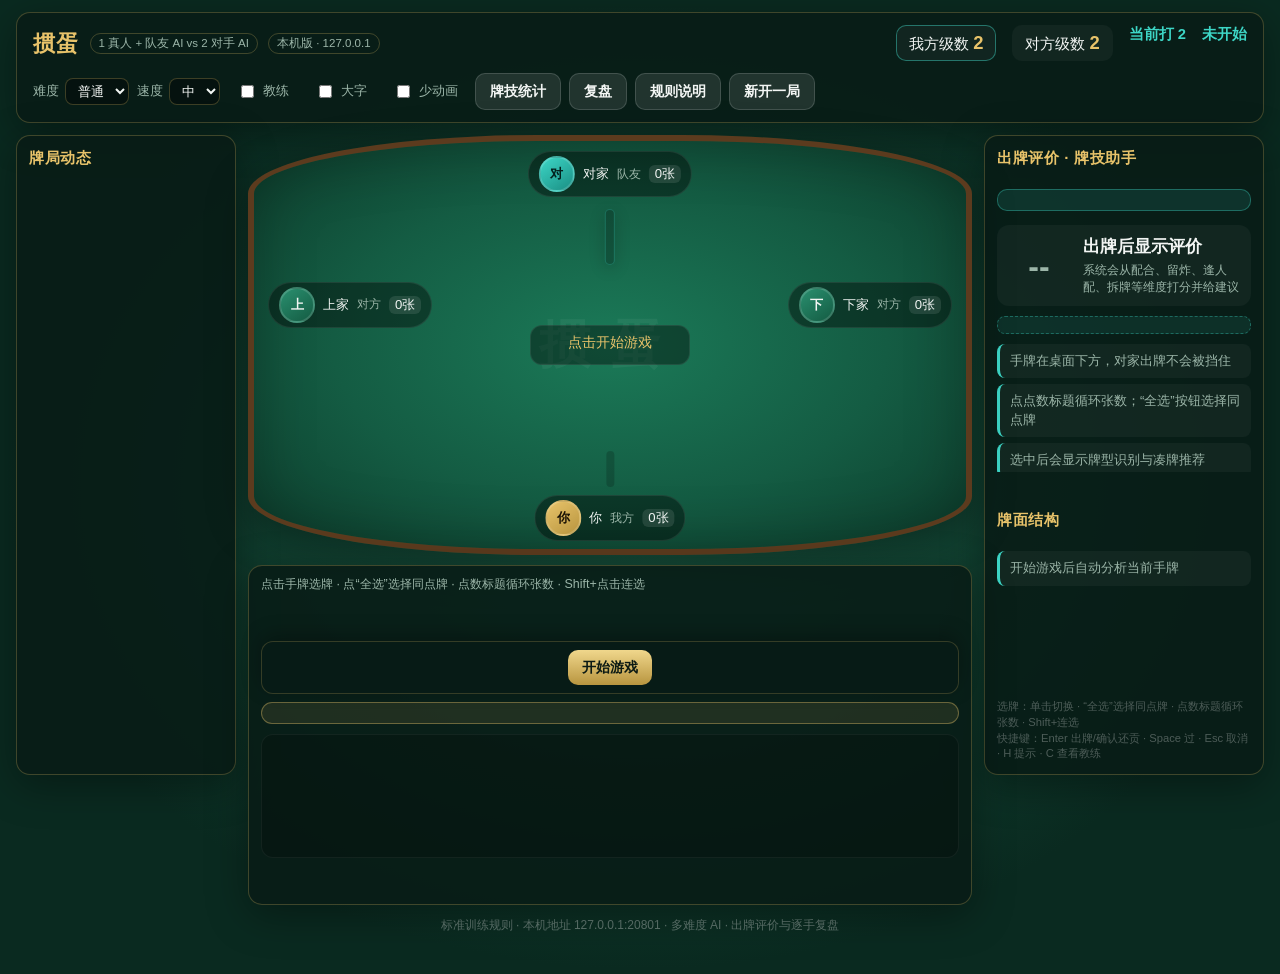
==== index.html @ daba1e4d "Initial commit: Guandan game and AI" ====
<!DOCTYPE html>
<html lang="zh-CN">
<head>
  <meta charset="UTF-8" />
  <meta name="viewport" content="width=device-width, initial-scale=1" />
  <title>掼蛋 · 1v3 AI 训练场</title>
  <link rel="stylesheet" href="css/style.css" />
</head>
<body>
  <div id="app">
    <header class="topbar">
      <div class="brand">
        <h1>掼蛋</h1>
        <span class="tag">1 真人 + 队友 AI  vs  2 对手 AI</span>
        <span class="tag local-tag">本机版 · 127.0.0.1</span>
      </div>
      <div class="level-board">
        <div class="side mine">
          我方级数 <span class="lv" id="levelMine">2</span>
        </div>
        <div class="side">
          对方级数 <span class="lv" id="levelOpp">2</span>
        </div>
        <div class="current" id="currentLevel">当前打 2</div>
        <div class="current" id="roundNum">未开始</div>
      </div>
      <div class="top-actions">
        <label class="setting-inline" title="AI 难度">
          难度
          <select id="selDifficulty" aria-label="AI难度">
            <option value="easy">简单</option>
            <option value="normal" selected>普通</option>
            <option value="hard">困难</option>
          </select>
        </label>
        <label class="setting-inline" title="AI 出牌速度">
          速度
          <select id="selSpeed" aria-label="AI速度">
            <option value="slow">慢</option>
            <option value="normal" selected>中</option>
            <option value="fast">快</option>
          </select>
        </label>
        <label class="setting-inline coach-toggle" title="显示教练建议">
          <input type="checkbox" id="chkCoach" /> 教练
        </label>
        <label class="setting-inline coach-toggle" title="放大文字">
          <input type="checkbox" id="chkLargeText" /> 大字
        </label>
        <label class="setting-inline coach-toggle" title="减少动画">
          <input type="checkbox" id="chkReducedMotion" /> 少动画
        </label>
        <button type="button" class="secondary" id="btnStats">牌技统计</button>
        <button type="button" class="secondary" id="btnReplay">复盘</button>
        <button type="button" class="secondary" id="btnRules">规则说明</button>
        <button type="button" class="secondary" id="btnNew">新开一局</button>
      </div>
    </header>

    <div class="table-wrap">
      <!-- 左侧日志 -->
      <aside class="panel log-panel" id="logPanel" aria-label="牌局动态">
        <h2>牌局动态</h2>
        <div class="log" id="logBox"></div>
      </aside>

      <!-- 牌桌 + 手牌坞（手牌在桌外，避免挡住对家） -->
      <div class="stage">
        <main class="table" aria-label="四人掼蛋牌桌">
          <!-- 北：对家队友 -->
          <div class="seat north" id="seatNorth">
            <div class="seat-info">
              <div class="avatar partner">对</div>
              <span class="name">对家</span>
              <span class="role">队友</span>
              <span class="count">27张</span>
            </div>
            <div class="opp-backs"></div>
            <div class="played-area" data-seat="2"></div>
          </div>

          <!-- 西：上家 -->
          <div class="seat west" id="seatWest">
            <div class="seat-info">
              <div class="avatar">上</div>
              <span class="name">上家</span>
              <span class="role">对方</span>
              <span class="count">27张</span>
            </div>
            <div class="opp-backs"></div>
            <div class="played-area" data-seat="3"></div>
          </div>

          <!-- 东：下家 -->
          <div class="seat east" id="seatEast">
            <div class="seat-info">
              <div class="avatar">下</div>
              <span class="name">下家</span>
              <span class="role">对方</span>
              <span class="count">27张</span>
            </div>
            <div class="opp-backs"></div>
            <div class="played-area" data-seat="1"></div>
          </div>

          <!-- 桌面中央：当前圈信息 + 上手牌型放大 -->
          <div class="table-center">
            <div class="center-info">
              <div class="phase" id="phaseText" role="status" aria-live="polite">点击开始游戏</div>
              <div class="last" id="lastText"></div>
            </div>
            <div class="trick-spotlight" id="trickSpotlight"></div>
          </div>

          <!-- 南：仅显示「你」的出牌区，手牌在桌下 -->
          <div class="seat south" id="seatSouth">
            <div class="played-area" data-seat="0"></div>
            <div class="seat-info">
              <div class="avatar human">你</div>
              <span class="name">你</span>
              <span class="role">我方</span>
              <span class="count">27张</span>
            </div>
          </div>
        </main>

        <section class="player-dock" id="playerDock">
          <div class="selection-bar" id="selectionBar">
            <div class="sel-status" id="selStatus">点击手牌选牌 · “全选”选择同点牌 · 点数标题循环张数</div>
            <div class="sel-preview" id="selPreview"></div>
            <div class="declaration-chips" id="declarationChips" aria-label="自定义牌型声明"></div>
            <div class="combo-chips" id="comboChips"></div>
          </div>
          <div class="actions" id="actionBar" aria-label="出牌操作"></div>
          <section class="end-hands hidden" id="endHands" aria-label="终局余牌"></section>
          <div class="hand-board" id="playerHand" role="group" aria-label="你的手牌"></div>
          <div class="hint-bar" id="hintBar"></div>
        </section>
      </div>

      <!-- 右侧评价 -->
      <aside class="panel eval-panel" id="evalPanel" aria-label="出牌评价与牌技助手">
        <h2>出牌评价 · 牌技助手</h2>
        <div id="coachBox" class="coach-box hidden"></div>
        <div class="eval-score">
          <div class="num" id="evalScore" role="status" aria-live="polite">--</div>
          <div class="meta">
            <div class="grade" id="evalGrade">出牌后显示评价</div>
            <div class="stars" id="evalStars"></div>
            <div id="evalSummary" style="font-size:0.78rem;color:var(--muted);margin-top:4px"></div>
          </div>
        </div>
        <div id="evalAlt" class="alt-play hidden"></div>
        <ul class="eval-tips" id="evalTips"></ul>
        <div class="session-stats" id="sessionStats"></div>
        <div id="endAdvice" class="hidden"></div>
        <h2 style="margin-top:8px">牌面结构</h2>
        <ul class="eval-tips" id="structTips">
          <li>开始游戏后可点「牌面分析」</li>
        </ul>
        <p class="hotkeys-hint">选牌：单击切换 · “全选”选择同点牌 · 点数标题循环张数 · Shift+连选<br/>快捷键：Enter 出牌/确认还贡 · Space 过 · Esc 取消 · H 提示 · C 查看教练</p>
      </aside>
    </div>

    <p class="footer-note">
      标准训练规则 · 本机地址 127.0.0.1:20801 · 多难度 AI · 出牌评价与逐手复盘
    </p>
  </div>

  <div id="toast" class="overlay hidden" role="status" aria-live="assertive" aria-atomic="true" style="background:transparent;place-items:end center;padding-bottom:80px;pointer-events:none">
    <div style="pointer-events:auto;background:#102820;border:1px solid rgba(232,195,106,.35);padding:12px 18px;border-radius:12px;color:#f2f5f3;max-width:90%;box-shadow:0 8px 30px rgba(0,0,0,.4)"></div>
  </div>

  <div id="rulesModal" class="overlay hidden">
    <div class="modal" role="dialog" aria-modal="true" aria-labelledby="rulesTitle" tabindex="-1">
      <h3 id="rulesTitle">掼蛋规则摘要</h3>
      <div class="rules-body">
        <h4>基本设置</h4>
        <ul>
          <li>两副牌 108 张，4 人，对家为队友（你 + 对家 AI 为一方）。</li>
          <li>每人 27 张，先出完为头游，最后为末游。</li>
          <li>从 2 打到 A，先打过 A 的一方获胜。</li>
        </ul>
        <h4>级牌与逢人配</h4>
        <ul>
          <li>当前级数对应的牌为级牌，单张/对子等比 A 大、比王小。</li>
          <li>两张<strong>红桃级牌</strong>为「逢人配」，可当任意非王牌使用。</li>
        </ul>
        <h4>牌型（第一类互压须同型）</h4>
        <ul>
          <li>单张、对子、三同张、三带二、顺子（5 张）、三连对、钢板（二连三）。</li>
          <li>A 在顺子/连对/钢板中可作 1 或接 K。</li>
        </ul>
        <h4>炸弹类（可压任意第一类）</h4>
        <ul>
          <li>天王炸（两大两小）&gt; 六张及以上炸弹 &gt; 同花顺 &gt; 五炸 &gt; 四炸。</li>
          <li>同张数炸弹比点数；同花顺之间比点数。</li>
        </ul>
        <h4>出牌与借风</h4>
        <ul>
          <li>领出任意牌型，其余用更大同型接，或用炸弹类压制；都可过牌。</li>
          <li>其余在局者都过后，最后出牌者领出下一圈。</li>
          <li>出完后若无人再压，由<strong>对家借风</strong>领出。</li>
        </ul>
        <h4>升级（头游方）</h4>
        <ul>
          <li><strong>头游 + 二游（双上）→ 升 3 级</strong></li>
          <li><strong>头游 + 三游 → 升 2 级</strong></li>
          <li><strong>头游 + 末游 → 升 1 级</strong></li>
          <li>败方不升级；级数从 2 打到 A，升到 A 后争夺过 A。</li>
          <li>打 A：双上或头三可过 A 获胜；头末不过 A。连续三次不过 A 打回 2 级。</li>
        </ul>
        <h4>进贡 / 还贡 / 抗贡</h4>
        <ul>
          <li>第二副起：末游（或双下两人）向赢家进贡最大牌（逢人配除外）。</li>
          <li>赢家还一张：有不大于 10 的非级牌时必须从中选择，否则还当前最小牌；进贡方先出。两张大王可抗贡，由头游先出。</li>
        </ul>
        <h4>训练功能</h4>
        <ul>
          <li><strong>难度</strong>：简单 / 普通 / 困难（影响 AI 配合、留炸与随机性）。</li>
          <li><strong>教练模式</strong>：轮到你时给出推荐出法（按困难 AI 思路）。</li>
          <li><strong>出牌评价</strong>：每次操作打分；副末复盘；历史牌技统计。</li>
          <li><strong>复盘</strong>：查看最近对局出牌流水与评分。</li>
        </ul>
      </div>
      <div class="actions">
        <button type="button" id="btnCloseRules">知道了</button>
      </div>
    </div>
  </div>

  <div id="statsModal" class="overlay hidden">
    <div class="modal modal-wide" role="dialog" aria-modal="true" aria-labelledby="statsTitle" tabindex="-1">
      <h3 id="statsTitle">牌技统计</h3>
      <div id="statsBody" class="rules-body"></div>
      <div class="actions">
        <button type="button" class="secondary" id="btnExportStats">导出数据</button>
        <button type="button" class="secondary" id="btnImportStats">导入数据</button>
        <input type="file" id="fileImportStats" accept="application/json,.json" hidden />
        <button type="button" class="secondary" id="btnClearStats">清空统计</button>
        <button type="button" id="btnCloseStats">关闭</button>
      </div>
    </div>
  </div>

  <div id="replayModal" class="overlay hidden">
    <div class="modal modal-wide" role="dialog" aria-modal="true" aria-labelledby="replayTitle" tabindex="-1">
      <h3 id="replayTitle">逐手对局复盘</h3>
      <div class="replay-tabs" id="replayList"></div>
      <div id="replayBody" class="rules-body replay-body"></div>
      <div class="actions">
        <button type="button" id="btnCloseReplay">关闭</button>
      </div>
    </div>
  </div>

  <script type="module" src="js/ui.js"></script>
</body>
</html>
---- css/style.css ----
:root {
  --bg: #0f3d2e;
  --bg-deep: #0a2a20;
  --felt: #145c43;
  --felt-edge: #0d3d2c;
  --gold: #e8c36a;
  --gold-dim: #b8953f;
  --panel: rgba(8, 28, 22, 0.88);
  --panel-border: rgba(232, 195, 106, 0.25);
  --text: #f2f5f3;
  --muted: #9bb5a8;
  --red: #e74c3c;
  --black: #1a1a1a;
  --accent: #3dd6c6;
  --danger: #ff6b6b;
  --ok: #6bcb77;
  --shadow: 0 10px 40px rgba(0, 0, 0, 0.35);
  --radius: 14px;
  --card-w: 58px;
  --card-h: 84px;
  font-family: "Segoe UI", "PingFang SC", "Microsoft YaHei", sans-serif;
}

* {
  box-sizing: border-box;
}

html, body {
  margin: 0;
  min-height: 100%;
  background: radial-gradient(ellipse at center, #1a5c45 0%, var(--bg-deep) 70%);
  color: var(--text);
}

body {
  min-height: 100vh;
  overflow-x: hidden;
}

body.large-text {
  font-size: 112%;
}

body.reduced-motion *,
body.reduced-motion *::before,
body.reduced-motion *::after {
  scroll-behavior: auto !important;
  animation-duration: 0.001ms !important;
  animation-iteration-count: 1 !important;
  transition-duration: 0.001ms !important;
}

#app {
  max-width: 1280px;
  margin: 0 auto;
  padding: 12px 16px 28px;
}

/* Header */
.topbar {
  display: flex;
  flex-wrap: wrap;
  align-items: center;
  justify-content: space-between;
  gap: 12px;
  margin-bottom: 12px;
  padding: 12px 16px;
  background: var(--panel);
  border: 1px solid var(--panel-border);
  border-radius: var(--radius);
  box-shadow: var(--shadow);
}

.brand {
  display: flex;
  align-items: center;
  gap: 10px;
}

.brand h1 {
  margin: 0;
  font-size: 1.35rem;
  letter-spacing: 0.06em;
  color: var(--gold);
  font-weight: 700;
}

.brand .tag {
  font-size: 0.72rem;
  color: var(--muted);
  border: 1px solid var(--panel-border);
  padding: 2px 8px;
  border-radius: 999px;
}

.level-board {
  display: flex;
  gap: 16px;
  flex-wrap: wrap;
  font-size: 0.92rem;
}

.level-board .side {
  background: rgba(255, 255, 255, 0.04);
  padding: 6px 12px;
  border-radius: 10px;
  border: 1px solid transparent;
}

.level-board .side.mine {
  border-color: rgba(61, 214, 198, 0.45);
}

.level-board .side .lv {
  color: var(--gold);
  font-weight: 700;
  font-size: 1.15rem;
}

.level-board .current {
  color: var(--accent);
  font-weight: 600;
}

.top-actions {
  display: flex;
  gap: 8px;
  flex-wrap: wrap;
}

/* Table */
.table-wrap {
  position: relative;
  display: grid;
  grid-template-columns: 220px 1fr 280px;
  grid-template-areas: "log stage eval";
  gap: 12px;
  align-items: stretch;
}

@media (max-width: 1180px) {
  .table-wrap {
    grid-template-columns: 1fr;
    grid-template-areas:
      "stage"
      "eval"
      "log";
  }
}

/* 牌桌舞台：桌面 + 下方手牌坞分离，避免手牌挡住对家 */
.stage {
  grid-area: stage;
  display: flex;
  flex-direction: column;
  gap: 10px;
  min-width: 0;
}

.table {
  position: relative;
  min-height: 420px;
  height: clamp(380px, 42vh, 480px);
  background:
    radial-gradient(ellipse at center, #1b7a58 0%, var(--felt) 55%, var(--felt-edge) 100%);
  border: 6px solid #5c3b1e;
  border-radius: 40% / 14%;
  box-shadow:
    inset 0 0 60px rgba(0, 0, 0, 0.25),
    var(--shadow);
  overflow: visible;
}

.table::before {
  content: "掼蛋";
  position: absolute;
  inset: 0;
  display: grid;
  place-items: center;
  font-size: 3.2rem;
  font-weight: 800;
  color: rgba(255, 255, 255, 0.05);
  letter-spacing: 0.4em;
  pointer-events: none;
  z-index: 0;
}

.seat {
  position: absolute;
  display: flex;
  flex-direction: column;
  align-items: center;
  gap: 6px;
  z-index: 3;
}

.seat.north {
  top: 10px;
  left: 50%;
  transform: translateX(-50%);
  z-index: 5; /* 对家在上层，不被遮挡 */
}
.seat.south {
  bottom: 8px;
  left: 50%;
  transform: translateX(-50%);
  width: auto;
  z-index: 4;
}
.seat.east { right: 14px; top: 46%; transform: translateY(-50%); }
.seat.west { left: 14px; top: 46%; transform: translateY(-50%); }

.table-center {
  position: absolute;
  top: 50%;
  left: 50%;
  transform: translate(-50%, -50%);
  z-index: 2;
  display: flex;
  flex-direction: column;
  align-items: center;
  gap: 8px;
  width: min(420px, 70%);
  pointer-events: none;
}

.trick-spotlight {
  min-height: 64px;
  display: flex;
  flex-wrap: wrap;
  justify-content: center;
  align-items: center;
  gap: 3px;
  padding: 6px 10px;
  border-radius: 12px;
  background: rgba(0, 0, 0, 0.28);
  border: 1px dashed rgba(232, 195, 106, 0.25);
  max-width: 100%;
}

.trick-spotlight:empty {
  display: none;
}

.trick-spotlight .spot-label {
  width: 100%;
  text-align: center;
  font-size: 0.72rem;
  color: var(--gold);
  margin-bottom: 2px;
}

.seat-info {
  display: flex;
  align-items: center;
  gap: 8px;
  background: rgba(0, 0, 0, 0.4);
  padding: 4px 10px;
  border-radius: 999px;
  font-size: 0.82rem;
  border: 1px solid rgba(255, 255, 255, 0.08);
}

.seat-info.active {
  border-color: var(--gold);
  box-shadow: 0 0 0 2px rgba(232, 195, 106, 0.25);
  color: var(--gold);
}

.seat-info .role {
  color: var(--muted);
  font-size: 0.72rem;
}

.seat-info .count {
  background: rgba(255, 255, 255, 0.1);
  padding: 0 6px;
  border-radius: 6px;
  font-variant-numeric: tabular-nums;
}

.seat-info.finished {
  border-color: var(--ok);
  color: var(--ok);
}

.avatar {
  width: 36px;
  height: 36px;
  border-radius: 50%;
  display: grid;
  place-items: center;
  font-weight: 700;
  background: linear-gradient(145deg, #2a8f6f, #145c43);
  border: 2px solid rgba(255, 255, 255, 0.15);
}

.avatar.human {
  background: linear-gradient(145deg, #e8c36a, #b8953f);
  color: #1a1205;
}

.avatar.partner {
  background: linear-gradient(145deg, #3dd6c6, #1a8f84);
  color: #04201d;
}

.played-area {
  min-height: 36px;
  display: flex;
  flex-wrap: wrap;
  justify-content: center;
  gap: 2px;
  max-width: 220px;
  padding: 4px;
  border-radius: 10px;
}

.seat.north .played-area {
  max-width: 300px;
  min-height: 56px;
  background: rgba(0, 0, 0, 0.22);
  border: 1px solid rgba(61, 214, 198, 0.25);
  box-shadow: 0 4px 16px rgba(0, 0, 0, 0.2);
}

.seat.south .played-area {
  max-width: 260px;
  margin-bottom: 2px;
  background: rgba(0, 0, 0, 0.18);
}

.center-info {
  position: relative;
  text-align: center;
  background: rgba(0, 0, 0, 0.4);
  padding: 8px 16px;
  border-radius: 12px;
  border: 1px solid rgba(255, 255, 255, 0.08);
  min-width: 160px;
}

.center-info .phase {
  font-size: 0.85rem;
  color: var(--gold);
  margin-bottom: 4px;
}

.center-info .last {
  font-size: 0.8rem;
  color: var(--muted);
}

/* Cards */
.card {
  width: var(--card-w);
  height: var(--card-h);
  border-radius: 8px;
  background: #fff;
  color: var(--black);
  border: 1px solid #d0d5dd;
  box-shadow: 0 2px 6px rgba(0, 0, 0, 0.25);
  display: flex;
  flex-direction: column;
  align-items: flex-start;
  justify-content: space-between;
  padding: 4px 6px;
  cursor: default;
  user-select: none;
  position: relative;
  transition:
    transform 0.18s cubic-bezier(0.34, 1.4, 0.64, 1),
    box-shadow 0.18s ease,
    border-color 0.15s ease,
    filter 0.15s ease;
  flex-shrink: 0;
  will-change: transform;
}

.card.red { color: var(--red); }
.card.black { color: var(--black); }
.card.joker {
  background: linear-gradient(160deg, #fff 40%, #fff3cd);
  color: #8b1e3f;
}

.card .rank {
  font-size: 0.95rem;
  font-weight: 800;
  line-height: 1.1;
}

.card .suit {
  font-size: 1.1rem;
  align-self: center;
  margin: auto 0;
}

.card .corner-suit {
  font-size: 0.75rem;
  align-self: flex-start;
}

.card.wild {
  box-shadow: 0 0 0 2px #f5c542, 0 2px 8px rgba(0, 0, 0, 0.3);
}

.card.wild::after {
  content: "配";
  position: absolute;
  right: 3px;
  bottom: 3px;
  font-size: 0.62rem;
  background: #f5c542;
  color: #3a2a00;
  padding: 1px 4px;
  border-radius: 4px;
  font-weight: 700;
}

.card.level-mark {
  outline: 1px dashed rgba(61, 214, 198, 0.7);
}

.card.selectable {
  cursor: pointer;
  appearance: none;
  font: inherit;
}

.card.selectable:focus-visible {
  outline: 3px solid #fff;
  outline-offset: 3px;
  z-index: 15;
}

.card.selectable:hover {
  transform: translateY(-12px) scale(1.04);
  z-index: 8;
  box-shadow: 0 10px 18px rgba(0, 0, 0, 0.35);
  filter: brightness(1.04);
}

.card.selected {
  transform: translateY(-28px) scale(1.08);
  z-index: 12;
  border-color: #3dd6c6;
  box-shadow:
    0 0 0 3px rgba(61, 214, 198, 0.95),
    0 0 18px rgba(61, 214, 198, 0.55),
    0 14px 22px rgba(0, 0, 0, 0.4);
  animation: select-pop 0.28s cubic-bezier(0.34, 1.45, 0.64, 1);
}

.card.selected::before {
  content: "✓";
  position: absolute;
  top: -8px;
  right: -6px;
  width: 20px;
  height: 20px;
  border-radius: 50%;
  background: var(--accent);
  color: #04201d;
  font-size: 0.72rem;
  font-weight: 900;
  display: grid;
  place-items: center;
  box-shadow: 0 2px 6px rgba(0, 0, 0, 0.35);
  z-index: 2;
}

.card.selected.wild::after {
  bottom: 4px;
}

@keyframes select-pop {
  0% { transform: translateY(-8px) scale(0.96); }
  60% { transform: translateY(-32px) scale(1.12); }
  100% { transform: translateY(-28px) scale(1.08); }
}

.card.dimmed {
  opacity: 0.45;
  filter: grayscale(0.25);
}

.card.suggested {
  box-shadow: 0 0 0 2px rgba(245, 197, 66, 0.85), 0 4px 10px rgba(0, 0, 0, 0.25);
}

.card.mini {
  width: 38px;
  height: 54px;
  padding: 2px 3px;
  border-radius: 5px;
}

.card.mini .rank { font-size: 0.72rem; }
.card.mini .suit { font-size: 0.78rem; }
.card.mini .corner-suit { display: none; }
.card.mini.wild::after { font-size: 0.5rem; }
.card.mini.selected {
  transform: translateY(-6px) scale(1.05);
  animation: none;
}
.card.mini.selected::before {
  width: 14px;
  height: 14px;
  font-size: 0.55rem;
  top: -5px;
  right: -4px;
}

.card.back {
  background: repeating-linear-gradient(
    45deg,
    #1a4d3a,
    #1a4d3a 4px,
    #226b50 4px,
    #226b50 8px
  );
  border-color: #0d3d2c;
}

.card.back .rank,
.card.back .suit,
.card.back .corner-suit { display: none; }

/* 手牌坞 */
.player-dock {
  background: var(--panel);
  border: 1px solid var(--panel-border);
  border-radius: var(--radius);
  box-shadow: var(--shadow);
  padding: 10px 12px 12px;
  z-index: 6;
}

.end-hands {
  margin: 0 0 10px;
  padding: 10px 12px;
  border-radius: 12px;
  background: rgba(232, 195, 106, 0.1);
  border: 1px solid rgba(232, 195, 106, 0.38);
}

.end-hands h3 {
  margin: 0;
  color: var(--gold);
  font-size: 0.95rem;
}

.end-hands-note {
  margin: 3px 0 9px;
  color: var(--muted);
  font-size: 0.76rem;
}

.end-hand-group + .end-hand-group {
  margin-top: 10px;
  padding-top: 10px;
  border-top: 1px solid rgba(255, 255, 255, 0.1);
}

.end-hand-title {
  margin-bottom: 6px;
  font-size: 0.82rem;
  font-weight: 700;
}

.end-hand-cards {
  display: flex;
  flex-wrap: wrap;
  gap: 4px;
}

.selection-bar {
  display: flex;
  flex-direction: column;
  gap: 6px;
  margin-bottom: 8px;
  min-height: 36px;
}

.sel-status {
  font-size: 0.78rem;
  color: var(--muted);
}

.sel-status.ok { color: var(--ok); font-weight: 600; }
.sel-status.bad { color: #ffb4a8; }
.sel-status.warn { color: var(--gold); }

.sel-preview {
  display: flex;
  flex-wrap: wrap;
  align-items: center;
  gap: 4px;
  min-height: 28px;
}

.sel-preview .tag {
  font-size: 0.78rem;
  padding: 3px 10px;
  border-radius: 999px;
  background: rgba(61, 214, 198, 0.15);
  border: 1px solid rgba(61, 214, 198, 0.35);
  color: var(--accent);
  font-weight: 600;
}

.sel-preview .tag.bad {
  background: rgba(255, 107, 107, 0.12);
  border-color: rgba(255, 107, 107, 0.35);
  color: #ffb4a8;
}

.combo-chips,
.declaration-chips {
  display: flex;
  flex-wrap: wrap;
  align-items: center;
  gap: 6px;
  max-height: 72px;
  overflow-y: auto;
}

.declaration-chips:empty {
  display: none;
}

.combo-chip {
  font-size: 0.72rem;
  padding: 5px 10px;
  border-radius: 999px;
  background: rgba(255, 255, 255, 0.06);
  border: 1px solid rgba(255, 255, 255, 0.12);
  color: var(--text);
  cursor: pointer;
  transition: border-color 0.12s, background 0.12s;
}

.combo-chip:hover {
  border-color: var(--gold);
  background: rgba(232, 195, 106, 0.12);
}

.combo-chip.exact {
  border-color: rgba(61, 214, 198, 0.55);
  color: var(--accent);
}

.combo-chip.active {
  background: rgba(61, 214, 198, 0.2);
  border-color: var(--accent);
}

.declaration-chip {
  font-size: 0.72rem;
  padding: 5px 10px;
  border-radius: 999px;
  background: rgba(255, 255, 255, 0.06);
  border: 1px solid rgba(255, 255, 255, 0.12);
  color: var(--text);
}

.declaration-chip.active {
  background: rgba(61, 214, 198, 0.2);
  border-color: var(--accent);
  color: var(--accent);
}

.declaration-chip.unavailable:not(.active) {
  opacity: 0.62;
}

/* 按点数分组的手牌 */
.hand-board {
  display: flex;
  flex-wrap: wrap;
  justify-content: center;
  align-items: flex-end;
  gap: 10px 12px;
  padding: 18px 6px 8px;
  min-height: calc(var(--card-h) + 40px);
  background: rgba(0, 0, 0, 0.18);
  border-radius: 12px;
  border: 1px solid rgba(255, 255, 255, 0.05);
}

.rank-group {
  display: flex;
  flex-direction: column;
  align-items: center;
  gap: 4px;
  position: relative;
}

.rank-group .rank-head {
  font-size: 0.68rem;
  color: var(--muted);
  background: rgba(0, 0, 0, 0.35);
  border: 1px solid rgba(255, 255, 255, 0.08);
  border-radius: 999px;
  padding: 1px 8px;
  cursor: pointer;
  user-select: none;
  transition: color 0.12s, border-color 0.12s, background 0.12s;
}

.rank-head-row {
  display: flex;
  align-items: center;
  justify-content: center;
  gap: 4px;
}

.rank-group .rank-all {
  min-width: 30px;
  min-height: 24px;
  padding: 1px 6px;
  border-radius: 999px;
  font-size: 0.68rem;
  background: rgba(255, 255, 255, 0.08);
  color: var(--muted);
  border: 1px solid rgba(255, 255, 255, 0.12);
}

.rank-group .rank-head:hover {
  color: var(--gold);
  border-color: rgba(232, 195, 106, 0.45);
}

.rank-group .rank-head.has-sel {
  color: var(--accent);
  border-color: rgba(61, 214, 198, 0.5);
  background: rgba(61, 214, 198, 0.12);
}

.rank-cards {
  display: flex;
  align-items: flex-end;
  height: calc(var(--card-h) + 32px);
  padding-top: 28px;
}

.rank-cards .card {
  margin-left: -16px;
}

.rank-cards .card:first-child {
  margin-left: 0;
}

.hand-row {
  display: flex;
  flex-wrap: wrap;
  justify-content: center;
  gap: 0;
  padding: 4px 0 8px;
}

.hand-row .card {
  margin-left: -14px;
}

.hand-row .card:first-child {
  margin-left: 0;
}

.hand-row.compact .card {
  margin-left: -22px;
}

.return-banner {
  display: flex;
  flex-wrap: wrap;
  align-items: center;
  justify-content: center;
  gap: 10px;
  padding: 10px 14px;
  margin-bottom: 8px;
  border-radius: 12px;
  background: rgba(232, 195, 106, 0.12);
  border: 1px solid rgba(232, 195, 106, 0.4);
  color: var(--gold);
  font-size: 0.9rem;
}

.return-banner .picked {
  color: var(--text);
  font-weight: 700;
}

.opp-backs {
  display: flex;
  gap: 0;
}

.opp-backs .card.back {
  width: 22px;
  height: 32px;
  margin-left: -12px;
  border-radius: 3px;
}

.opp-backs .card.back:first-child { margin-left: 0; }

/* Buttons */
button:not(.card), .btn {
  appearance: none;
  border: none;
  border-radius: 10px;
  padding: 8px 14px;
  font-size: 0.9rem;
  font-weight: 600;
  cursor: pointer;
  transition: transform 0.08s ease, filter 0.12s ease, opacity 0.12s;
  color: #0c1a14;
  background: linear-gradient(180deg, #f0d78c, var(--gold-dim));
}

button:not(.card):hover:not(:disabled) { filter: brightness(1.06); }
button:not(.card):active:not(:disabled) { transform: translateY(1px); }
button:not(.card):disabled {
  opacity: 0.45;
  cursor: not-allowed;
}

button.secondary {
  background: rgba(255, 255, 255, 0.1);
  color: var(--text);
  border: 1px solid rgba(255, 255, 255, 0.15);
}

button:focus-visible,
select:focus-visible,
input:focus-visible {
  outline: 3px solid var(--accent);
  outline-offset: 2px;
}

button.danger {
  background: linear-gradient(180deg, #ff8a8a, #e74c3c);
  color: #fff;
}

button.accent {
  background: linear-gradient(180deg, #6ef0e2, #2aa89b);
  color: #04201d;
}

.actions {
  display: flex;
  flex-wrap: wrap;
  justify-content: center;
  gap: 8px;
  margin-top: 8px;
}

/* 操作区放在手牌上方，笔记本屏幕选完牌后无需再向下滚动。 */
#actionBar {
  position: sticky;
  bottom: 6px;
  z-index: 30;
  padding: 8px 6px;
  margin: 0 0 8px;
  border-radius: 12px;
  background: rgba(8, 28, 22, 0.96);
  border: 1px solid rgba(232, 195, 106, 0.2);
  box-shadow: 0 -6px 20px rgba(0, 0, 0, 0.28);
}

/* Side panels */
.panel {
  background: var(--panel);
  border: 1px solid var(--panel-border);
  border-radius: var(--radius);
  box-shadow: var(--shadow);
  padding: 12px;
  display: flex;
  flex-direction: column;
  min-height: 200px;
  max-height: 640px;
}

.log-panel { grid-area: log; }
.eval-panel { grid-area: eval; }

.panel h2 {
  margin: 0 0 10px;
  font-size: 0.95rem;
  color: var(--gold);
  font-weight: 700;
  letter-spacing: 0.04em;
}

.log {
  flex: 1;
  overflow-y: auto;
  font-size: 0.8rem;
  line-height: 1.45;
  color: var(--muted);
  display: flex;
  flex-direction: column;
  gap: 4px;
}

.log .item {
  padding: 4px 6px;
  border-radius: 6px;
  background: rgba(255, 255, 255, 0.03);
}

.log .item.highlight {
  color: var(--text);
  border-left: 2px solid var(--accent);
}

/* Evaluator panel */
.eval-panel {
  gap: 10px;
}

.eval-score {
  display: flex;
  align-items: center;
  gap: 12px;
  padding: 10px;
  border-radius: 12px;
  background: rgba(255, 255, 255, 0.04);
}

.eval-score .num {
  font-size: 2rem;
  font-weight: 800;
  line-height: 1;
  min-width: 64px;
  text-align: center;
}

.eval-score .meta {
  flex: 1;
}

.eval-score .grade {
  font-weight: 700;
  font-size: 1.05rem;
}

.eval-score .stars {
  color: #f5c542;
  letter-spacing: 2px;
  font-size: 0.95rem;
}

.eval-tips {
  list-style: none;
  margin: 0;
  padding: 0;
  display: flex;
  flex-direction: column;
  gap: 6px;
  font-size: 0.82rem;
  color: var(--muted);
  overflow-y: auto;
  flex: 1;
}

.eval-tips li {
  padding: 8px 10px;
  border-radius: 8px;
  background: rgba(255, 255, 255, 0.04);
  border-left: 3px solid var(--accent);
  line-height: 1.4;
}

.eval-tips li.warn {
  border-left-color: var(--danger);
}

.alt-play {
  font-size: 0.8rem;
  padding: 8px;
  border-radius: 8px;
  background: rgba(61, 214, 198, 0.1);
  border: 1px dashed rgba(61, 214, 198, 0.35);
  color: var(--accent);
}

.session-stats {
  font-size: 0.8rem;
  color: var(--muted);
  display: grid;
  grid-template-columns: 1fr 1fr;
  gap: 6px;
}

.session-stats .stat {
  background: rgba(255, 255, 255, 0.04);
  padding: 6px 8px;
  border-radius: 8px;
}

.session-stats .stat b {
  color: var(--text);
  display: block;
  font-size: 1.05rem;
}

/* Modal / overlays */
.overlay {
  position: fixed;
  inset: 0;
  background: rgba(0, 0, 0, 0.55);
  display: grid;
  place-items: center;
  z-index: 50;
  padding: 16px;
}

.overlay.hidden { display: none; }

.modal {
  width: min(520px, 100%);
  background: #102820;
  border: 1px solid var(--panel-border);
  border-radius: 16px;
  padding: 20px;
  box-shadow: var(--shadow);
}

.modal h3 {
  margin: 0 0 12px;
  color: var(--gold);
}

.modal p {
  margin: 0 0 10px;
  color: var(--muted);
  line-height: 1.5;
  font-size: 0.92rem;
}

.modal .actions {
  margin-top: 16px;
  justify-content: flex-end;
}

.rules-body {
  max-height: 60vh;
  overflow-y: auto;
  font-size: 0.85rem;
  color: var(--muted);
  line-height: 1.55;
}

.rules-body h4 {
  color: var(--text);
  margin: 12px 0 6px;
}

.rules-body ul {
  margin: 0;
  padding-left: 1.2em;
}

/* Hints bar */
.hint-bar {
  display: flex;
  flex-wrap: wrap;
  gap: 6px;
  justify-content: center;
  margin-top: 6px;
  min-height: 28px;
}

.hint-chip {
  font-size: 0.72rem;
  padding: 4px 8px;
  border-radius: 999px;
  background: rgba(0, 0, 0, 0.35);
  border: 1px solid rgba(255, 255, 255, 0.1);
  color: var(--muted);
  cursor: pointer;
}

.hint-chip:hover {
  border-color: var(--accent);
  color: var(--text);
}

/* Welcome */
.welcome {
  text-align: center;
  padding: 24px 12px;
}

.welcome h2 {
  color: var(--gold);
  margin-bottom: 8px;
}

.footer-note {
  text-align: center;
  margin-top: 12px;
  font-size: 0.75rem;
  color: rgba(255, 255, 255, 0.35);
}

.badge {
  display: inline-block;
  padding: 1px 6px;
  border-radius: 4px;
  font-size: 0.7rem;
  background: rgba(245, 197, 66, 0.2);
  color: var(--gold);
  margin-left: 4px;
}

/* Settings */
.setting-inline {
  display: inline-flex;
  align-items: center;
  gap: 6px;
  font-size: 0.8rem;
  color: var(--muted);
}

.setting-inline select {
  background: rgba(0, 0, 0, 0.35);
  color: var(--text);
  border: 1px solid var(--panel-border);
  border-radius: 8px;
  padding: 4px 8px;
  font-size: 0.82rem;
}

.coach-toggle {
  cursor: pointer;
  user-select: none;
  padding: 4px 8px;
  border-radius: 8px;
  border: 1px solid transparent;
}

.coach-toggle:has(input:checked) {
  border-color: rgba(61, 214, 198, 0.45);
  color: var(--accent);
}

.coach-box {
  padding: 10px 12px;
  border-radius: 10px;
  background: rgba(61, 214, 198, 0.12);
  border: 1px solid rgba(61, 214, 198, 0.35);
  color: var(--accent);
  font-size: 0.85rem;
  line-height: 1.4;
  margin-bottom: 4px;
}

.coach-box button {
  margin-top: 6px;
  font-size: 0.78rem;
  padding: 4px 10px;
}

.hotkeys-hint {
  margin: 10px 0 0;
  font-size: 0.7rem;
  color: rgba(255, 255, 255, 0.28);
  line-height: 1.4;
}

.modal-wide {
  width: min(640px, 100%);
}

.replay-tabs {
  display: flex;
  flex-wrap: wrap;
  gap: 6px;
  margin-bottom: 12px;
  max-height: 90px;
  overflow-y: auto;
}

.replay-tab {
  font-size: 0.75rem;
  padding: 5px 10px;
  border-radius: 999px;
  background: rgba(255, 255, 255, 0.06);
  border: 1px solid rgba(255, 255, 255, 0.1);
  color: var(--muted);
  cursor: pointer;
}

.replay-tab.active {
  border-color: var(--gold);
  color: var(--gold);
}

.replay-body .log-line {
  padding: 4px 0;
  border-bottom: 1px solid rgba(255, 255, 255, 0.05);
  font-size: 0.82rem;
}

.replay-body .log-line.me {
  color: var(--accent);
}

.replay-stepper {
  position: sticky;
  top: 0;
  z-index: 2;
  display: flex;
  align-items: center;
  justify-content: space-between;
  gap: 8px;
  padding: 8px;
  margin-bottom: 10px;
  border-radius: 10px;
  background: #173b31;
  border: 1px solid var(--panel-border);
}

.replay-current {
  padding: 10px;
  border-radius: 10px;
  background: rgba(61, 214, 198, 0.08);
  border-left: 3px solid var(--accent);
}

.replay-timeline {
  display: flex;
  flex-direction: column;
  gap: 4px;
}

.replay-line-button {
  width: 100%;
  padding: 7px 9px;
  text-align: left;
  border-radius: 7px;
  background: rgba(255, 255, 255, 0.04);
  color: var(--muted);
  border: 1px solid transparent;
  font-size: 0.8rem;
}

.replay-line-button.me { color: var(--accent); }
.replay-line-button.active {
  border-color: var(--gold);
  background: rgba(232, 195, 106, 0.12);
  color: var(--text);
}

.dimension-grid {
  display: grid;
  grid-template-columns: repeat(5, minmax(0, 1fr));
  gap: 6px;
  margin-top: 8px;
}

.dimension-grid .dimension {
  padding: 6px 4px;
  text-align: center;
  border-radius: 8px;
  background: rgba(255, 255, 255, 0.05);
  color: var(--muted);
  font-size: 0.7rem;
}

.dimension-grid .dimension b {
  display: block;
  color: var(--text);
  font-size: 0.95rem;
}

.assist-badge {
  display: inline-block;
  margin-left: 5px;
  padding: 1px 6px;
  border-radius: 999px;
  background: rgba(232, 195, 106, 0.15);
  color: var(--gold);
  font-size: 0.68rem;
}

.stats-grid {
  display: grid;
  grid-template-columns: repeat(2, 1fr);
  gap: 8px;
  margin-bottom: 12px;
}

.stats-grid .cell {
  background: rgba(255, 255, 255, 0.04);
  border-radius: 10px;
  padding: 10px;
}

.stats-grid .cell b {
  display: block;
  font-size: 1.25rem;
  color: var(--gold);
  margin-top: 2px;
}

@media (max-width: 1180px) {
  .top-actions {
    width: 100%;
  }

  .panel {
    max-height: none;
  }

  .log-panel {
    max-height: 300px;
  }
}

@media (max-width: 640px) {
  :root {
    --card-w: 48px;
    --card-h: 70px;
  }

  #app {
    padding: 6px 7px 18px;
  }

  .topbar {
    padding: 9px;
    gap: 8px;
  }

  .brand .tag:not(.local-tag) {
    display: none;
  }

  .level-board {
    gap: 6px;
    font-size: 0.8rem;
  }

  .level-board .side {
    padding: 4px 7px;
  }

  .top-actions {
    gap: 5px;
  }

  .top-actions button:not(.card),
  .top-actions .setting-inline {
    min-height: 40px;
  }

  .table {
    min-height: 360px;
    height: 360px;
    border-width: 4px;
    border-radius: 26% / 10%;
  }

  .seat.east { right: 4px; }
  .seat.west { left: 4px; }
  .seat.north { top: 6px; }
  .seat.south { bottom: 5px; }

  .seat-info {
    gap: 4px;
    padding: 3px 6px;
    font-size: 0.74rem;
  }

  .avatar {
    width: 28px;
    height: 28px;
  }

  .opp-backs {
    display: none;
  }

  /* 小屏只在桌面中央展示当前有效牌，避免四个座位的旧牌互相遮挡。 */
  .seat .played-area {
    display: none;
  }

  .seat.east .seat-info .name,
  .seat.east .seat-info .role,
  .seat.west .seat-info .name,
  .seat.west .seat-info .role {
    display: none;
  }

  .table-center {
    width: min(238px, 64%);
  }

  .center-info {
    min-width: 120px;
    padding: 6px 9px;
  }

  .trick-spotlight .card.mini:nth-of-type(n+7) {
    display: none;
  }

  .trick-spotlight {
    min-height: 48px;
    padding: 4px 6px;
    gap: 2px;
  }

  .trick-spotlight .card.mini {
    width: 29px;
    height: 42px;
  }

  .trick-spotlight .card.mini .rank { font-size: 0.64rem; }
  .trick-spotlight .card.mini .suit { font-size: 0.68rem; }

  .player-dock {
    padding: 8px 6px 10px;
  }

  .hand-board {
    gap: 7px 5px;
    padding: 14px 2px 6px;
  }

  .rank-cards .card {
    margin-left: -18px;
  }

  .rank-cards .card.selected {
    transform: translateY(-18px) scale(1.05);
    animation: none;
  }

  .rank-cards {
    height: calc(var(--card-h) + 25px);
    padding-top: 22px;
  }

  #actionBar {
    bottom: 4px;
    padding: 7px 4px;
  }

  #actionBar button:not(.card),
  .modal button:not(.card),
  .combo-chip,
  .hint-chip {
    min-height: 44px;
  }

  .combo-chips {
    max-height: 116px;
  }

  .declaration-chips {
    max-height: 116px;
  }

  .modal {
    padding: 14px;
  }

  .stats-grid,
  .dimension-grid {
    grid-template-columns: repeat(2, minmax(0, 1fr));
  }
}

@media (prefers-reduced-motion: reduce) {
  *, *::before, *::after {
    scroll-behavior: auto !important;
    animation-duration: 0.001ms !important;
    animation-iteration-count: 1 !important;
    transition-duration: 0.001ms !important;
  }
}
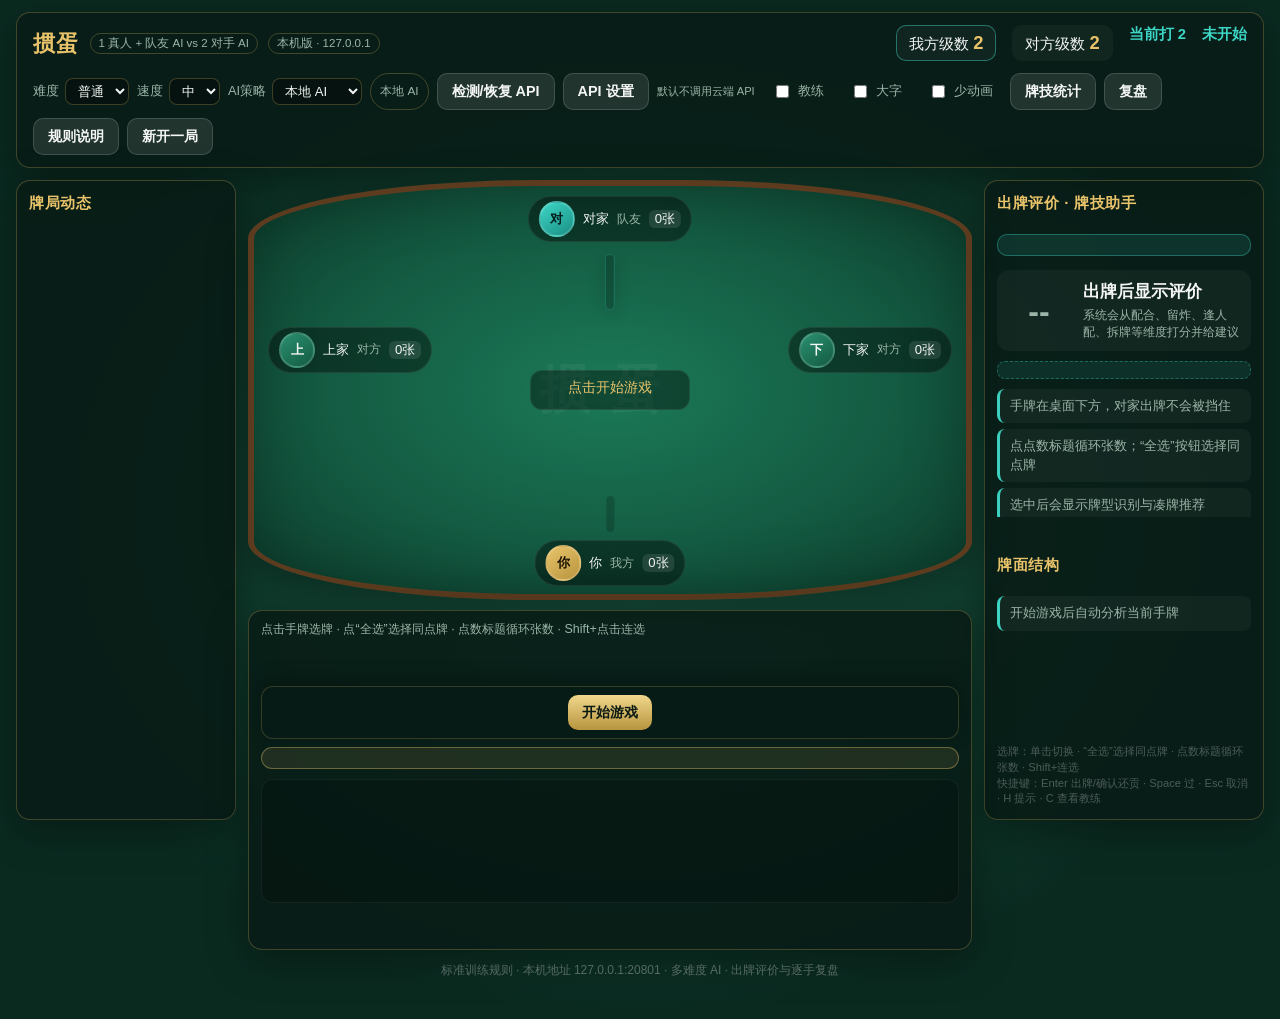
==== commit 185d5e31: "AI 策略栈:大师难度、P0-P4 模块、每座位策略与消融框架,并修复 Grok 审查发现的三处问题 - 新增大师难度与专家层(E),独立开关 P0/P1/P2/P3/P4,支持   expert/b" ====
--- a/index.html
+++ b/index.html
@@ -31,6 +31,7 @@
             <option value="easy">简单</option>
             <option value="normal" selected>普通</option>
             <option value="hard">困难</option>
+            <option value="master">大师</option>
           </select>
         </label>
         <label class="setting-inline" title="AI 出牌速度">
@@ -41,6 +42,18 @@
             <option value="fast">快</option>
           </select>
         </label>
+        <label class="setting-inline" title="云端只重排本地安全候选；临时故障当手回退并自动重试">
+          AI策略
+          <select id="selLLMMode" aria-label="AI策略模式">
+            <option value="local" selected>本地 AI</option>
+            <option value="auto">智能增强</option>
+            <option value="cloud">云端增强</option>
+          </select>
+        </label>
+        <span id="llmStatus" class="llm-status local" role="status" aria-live="polite">本地 AI</span>
+        <button type="button" class="secondary" id="btnLLMCheck" title="检测本机网关，并实际验证一次云端聊天接口；成功后解除本局本地回退">检测/恢复 API</button>
+        <button type="button" class="secondary" id="btnLLMConfig" title="更换云端 API 地址、模型或密钥">API 设置</button>
+        <span id="llmPrompt" class="llm-prompt">默认不调用云端 API</span>
         <label class="setting-inline coach-toggle" title="显示教练建议">
           <input type="checkbox" id="chkCoach" /> 教练
         </label>
@@ -217,7 +230,9 @@
         </ul>
         <h4>训练功能</h4>
         <ul>
-          <li><strong>难度</strong>：简单 / 普通 / 困难（影响 AI 配合、留炸与随机性）。</li>
+          <li><strong>难度</strong>：简单 / 普通 / 困难 / 大师。大师模式强化公开牌史记忆、牌型规划、搭档配合与残局控制，不读取其他玩家未公开手牌。</li>
+          <li><strong>AI策略</strong>：本地 AI 默认离线；智能增强仅在关键/有歧义回合请求云端。超时、429、5xx 和网络波动只回退当前手并自动重试；密钥、模型或协议错误才转为全场景本地 AI。</li>
+          <li><strong>云端隐私</strong>：每次仅发送当前电脑玩家自己的手牌、合法候选和公开牌史，不发送其他玩家暗牌；但整局多次调用可能让第三方服务累计看到多名电脑玩家手牌，请同时遵守所选 API 服务商的数据保留政策。</li>
           <li><strong>教练模式</strong>：轮到你时给出推荐出法（按困难 AI 思路）。</li>
           <li><strong>出牌评价</strong>：每次操作打分；副末复盘；历史牌技统计。</li>
           <li><strong>复盘</strong>：查看最近对局出牌流水与评分。</li>
@@ -243,6 +258,26 @@
     </div>
   </div>
 
+  <div id="llmConfigModal" class="overlay hidden">
+    <div class="modal" role="dialog" aria-modal="true" aria-labelledby="llmConfigTitle" tabindex="-1">
+      <h3 id="llmConfigTitle">云端 API 设置</h3>
+      <div class="config-form">
+        <label for="llmApiUrl">API 地址（Base URL 或完整 Chat Completions 地址）</label>
+        <input id="llmApiUrl" type="url" inputmode="url" autocomplete="off" spellcheck="false" placeholder="https://ark.cn-beijing.volces.com/api/coding/v3" />
+        <label for="llmModel">模型名称</label>
+        <input id="llmModel" type="text" autocomplete="off" spellcheck="false" placeholder="deepseek-v4-flash" />
+        <label for="llmApiKey">API Key</label>
+        <input id="llmApiKey" type="password" autocomplete="new-password" spellcheck="false" placeholder="留空表示保留当前密钥" />
+        <p class="config-note">密钥只发送到本机 <code>127.0.0.1:20801</code>，不会写入浏览器存储；保存后由 Windows 当前用户的 DPAPI 加密保存在本机，重启服务仍可使用。留空表示保留同一服务商的当前密钥，更换服务商时必须填写对应新密钥；保存后会立即重新检测。</p>
+        <p id="llmConfigStatus" class="config-status" role="status" aria-live="polite">正在读取本机配置…</p>
+      </div>
+      <div class="actions">
+        <button type="button" class="secondary" id="btnCloseLLMConfig">取消</button>
+        <button type="button" class="accent" id="btnSaveLLMConfig">保存并检测</button>
+      </div>
+    </div>
+  </div>
+
   <div id="replayModal" class="overlay hidden">
     <div class="modal modal-wide" role="dialog" aria-modal="true" aria-labelledby="replayTitle" tabindex="-1">
       <h3 id="replayTitle">逐手对局复盘</h3>
--- a/css/style.css
+++ b/css/style.css
@@ -128,6 +128,34 @@
   flex-wrap: wrap;
 }
 
+.llm-status {
+  display: inline-flex;
+  align-items: center;
+  min-height: 30px;
+  max-width: 190px;
+  padding: 4px 9px;
+  border: 1px solid var(--panel-border);
+  border-radius: 999px;
+  color: var(--muted);
+  font-size: 0.74rem;
+  white-space: nowrap;
+  overflow: hidden;
+  text-overflow: ellipsis;
+}
+
+.llm-status.local { color: var(--muted); }
+.llm-status.online { color: var(--ok); border-color: rgba(107, 203, 119, 0.55); }
+.llm-status.warn { color: var(--gold); border-color: rgba(232, 195, 106, 0.55); }
+.llm-status.error { color: #ffb4a8; border-color: rgba(255, 107, 107, 0.6); }
+.llm-status.checking { color: var(--accent); border-color: rgba(61, 214, 198, 0.55); }
+
+.llm-prompt {
+  align-self: center;
+  max-width: 270px;
+  color: var(--muted);
+  font-size: 0.7rem;
+}
+
 /* Table */
 .table-wrap {
   position: relative;
@@ -1043,6 +1071,39 @@
   font-size: 0.92rem;
 }
 
+.config-form {
+  display: grid;
+  gap: 7px;
+}
+
+.config-form label {
+  color: var(--text);
+  font-size: 0.82rem;
+  margin-top: 4px;
+}
+
+.config-form input {
+  width: 100%;
+  box-sizing: border-box;
+  min-height: 38px;
+  padding: 8px 10px;
+  border: 1px solid rgba(255, 255, 255, 0.18);
+  border-radius: 8px;
+  background: rgba(0, 0, 0, 0.2);
+  color: var(--text);
+  font: inherit;
+}
+
+.config-note,
+.config-status {
+  margin: 5px 0 0;
+  font-size: 0.78rem;
+  color: var(--muted);
+  line-height: 1.45;
+}
+
+.config-status { color: var(--accent); }
+
 .modal .actions {
   margin-top: 16px;
   justify-content: flex-end;
@@ -1310,6 +1371,28 @@
   margin-top: 2px;
 }
 
+.llm-report {
+  margin: 12px 0;
+  padding: 10px;
+  border: 1px solid rgba(61, 214, 198, 0.25);
+  border-radius: 10px;
+  background: rgba(0, 0, 0, 0.12);
+}
+
+.llm-report h4 {
+  margin-top: 0;
+}
+
+.llm-report-status {
+  font-weight: 600;
+}
+
+.llm-report-status.online { color: var(--ok); }
+.llm-report-status.warn { color: var(--gold); }
+.llm-report-status.error { color: var(--danger); }
+.llm-report .muted { color: var(--muted); font-size: 0.78rem; }
+.llm-report ul { margin: 6px 0 0; padding-left: 1.2em; }
+
 @media (max-width: 1180px) {
   .top-actions {
     width: 100%;
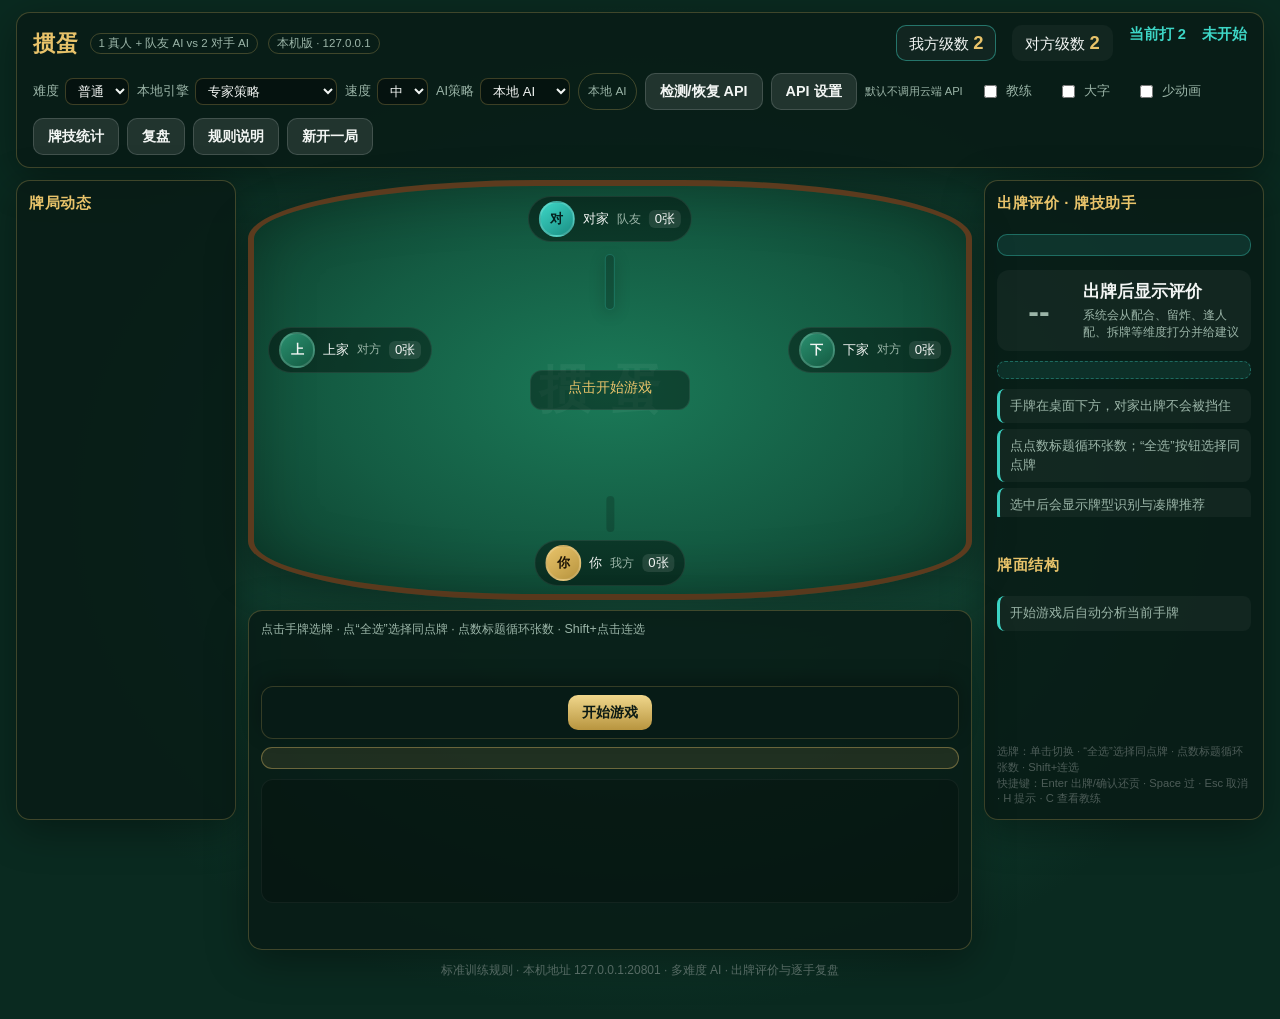
==== commit 2b2c8b49: "feat: 升级本地AI策略栈与公平混合搜索" ====
--- a/index.html
+++ b/index.html
@@ -34,6 +34,13 @@
             <option value="master">大师</option>
           </select>
         </label>
+        <label class="setting-inline" title="混合搜索只在大师难度的关键残局启用；失败或超时自动回退专家策略">
+          本地引擎
+          <select id="selLocalEngine" aria-label="本地AI决策引擎">
+            <option value="expert" selected>专家策略</option>
+            <option value="hybrid">混合搜索（实验）</option>
+          </select>
+        </label>
         <label class="setting-inline" title="AI 出牌速度">
           速度
           <select id="selSpeed" aria-label="AI速度">
@@ -231,6 +238,7 @@
         <h4>训练功能</h4>
         <ul>
           <li><strong>难度</strong>：简单 / 普通 / 困难 / 大师。大师模式强化公开牌史记忆、牌型规划、搭档配合与残局控制，不读取其他玩家未公开手牌。</li>
+          <li><strong>本地引擎</strong>：专家策略为稳定默认；混合搜索仅在大师关键残局中，对未知牌做合规假想发牌并模拟候选，任何超时、采样不一致或模型缺失都会安全回退。假想牌面不是读取真实暗牌。</li>
           <li><strong>AI策略</strong>：本地 AI 默认离线；智能增强仅在关键/有歧义回合请求云端。超时、429、5xx 和网络波动只回退当前手并自动重试；密钥、模型或协议错误才转为全场景本地 AI。</li>
           <li><strong>云端隐私</strong>：每次仅发送当前电脑玩家自己的手牌、合法候选和公开牌史，不发送其他玩家暗牌；但整局多次调用可能让第三方服务累计看到多名电脑玩家手牌，请同时遵守所选 API 服务商的数据保留政策。</li>
           <li><strong>教练模式</strong>：轮到你时给出推荐出法（按困难 AI 思路）。</li>
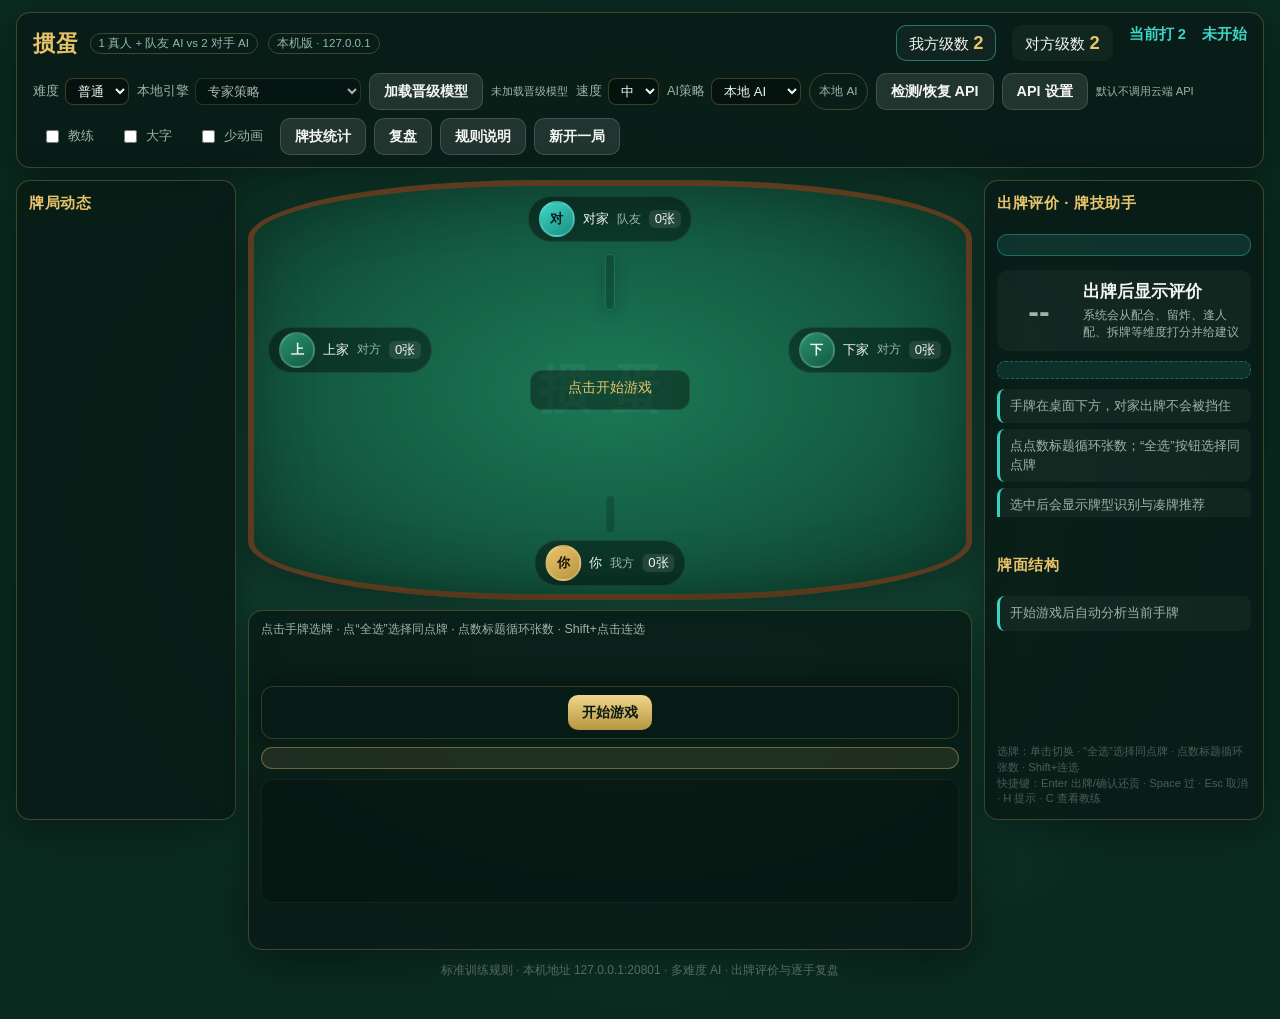
==== commit 4d232c03: "feat: add fair search and guarded local models" ====
--- a/index.html
+++ b/index.html
@@ -34,13 +34,17 @@
             <option value="master">大师</option>
           </select>
         </label>
-        <label class="setting-inline" title="混合搜索只在大师难度的关键残局启用；失败或超时自动回退专家策略">
+        <label class="setting-inline" title="实验搜索只在大师难度关键局面启用；失败或超时自动回退专家策略">
           本地引擎
           <select id="selLocalEngine" aria-label="本地AI决策引擎">
             <option value="expert" selected>专家策略</option>
             <option value="hybrid">混合搜索（实验）</option>
+            <option value="ismcts">成对根 PIMC（实验）</option>
           </select>
         </label>
+        <button type="button" class="secondary" id="btnValueModel" title="只加载带完整发布回执且通过500组全级牌未见种子镜像门禁的模型；实验模型仅可离线评测">加载晋级模型</button>
+        <input type="file" id="fileValueModel" accept="application/json,.json" hidden />
+        <span id="valueModelStatus" class="llm-prompt" role="status" aria-live="polite">未加载晋级模型</span>
         <label class="setting-inline" title="AI 出牌速度">
           速度
           <select id="selSpeed" aria-label="AI速度">
@@ -238,7 +242,8 @@
         <h4>训练功能</h4>
         <ul>
           <li><strong>难度</strong>：简单 / 普通 / 困难 / 大师。大师模式强化公开牌史记忆、牌型规划、搭档配合与残局控制，不读取其他玩家未公开手牌。</li>
-          <li><strong>本地引擎</strong>：专家策略为稳定默认；混合搜索仅在大师关键残局中，对未知牌做合规假想发牌并模拟候选，任何超时、采样不一致或模型缺失都会安全回退。假想牌面不是读取真实暗牌。</li>
+          <li><strong>本地引擎</strong>：专家策略为稳定默认；混合搜索用 PIMC 对未知牌做合规假想发牌并模拟候选；成对根 PIMC 在同一公平牌面池中让全部根候选各完成一次 rollout，再用完整成对世界数和置信门决定是否改选。两者仅在大师关键局面启用，超时、采样不一致或证据不足都会安全回退；未加载价值模型时仍可单独运行信息集模拟。假想牌面不是读取真实暗牌。</li>
+          <li><strong>训练模型</strong>：网页只接受带模型/数据哈希、完整发布回执，且经过全级牌、至少 500 组未见种子镜像赛、收益置信下界为正的“晋级模型”。训练器直接产生的实验模型只能离线评测，不会进入正式对局。</li>
           <li><strong>AI策略</strong>：本地 AI 默认离线；智能增强仅在关键/有歧义回合请求云端。超时、429、5xx 和网络波动只回退当前手并自动重试；密钥、模型或协议错误才转为全场景本地 AI。</li>
           <li><strong>云端隐私</strong>：每次仅发送当前电脑玩家自己的手牌、合法候选和公开牌史，不发送其他玩家暗牌；但整局多次调用可能让第三方服务累计看到多名电脑玩家手牌，请同时遵守所选 API 服务商的数据保留政策。</li>
           <li><strong>教练模式</strong>：轮到你时给出推荐出法（按困难 AI 思路）。</li>
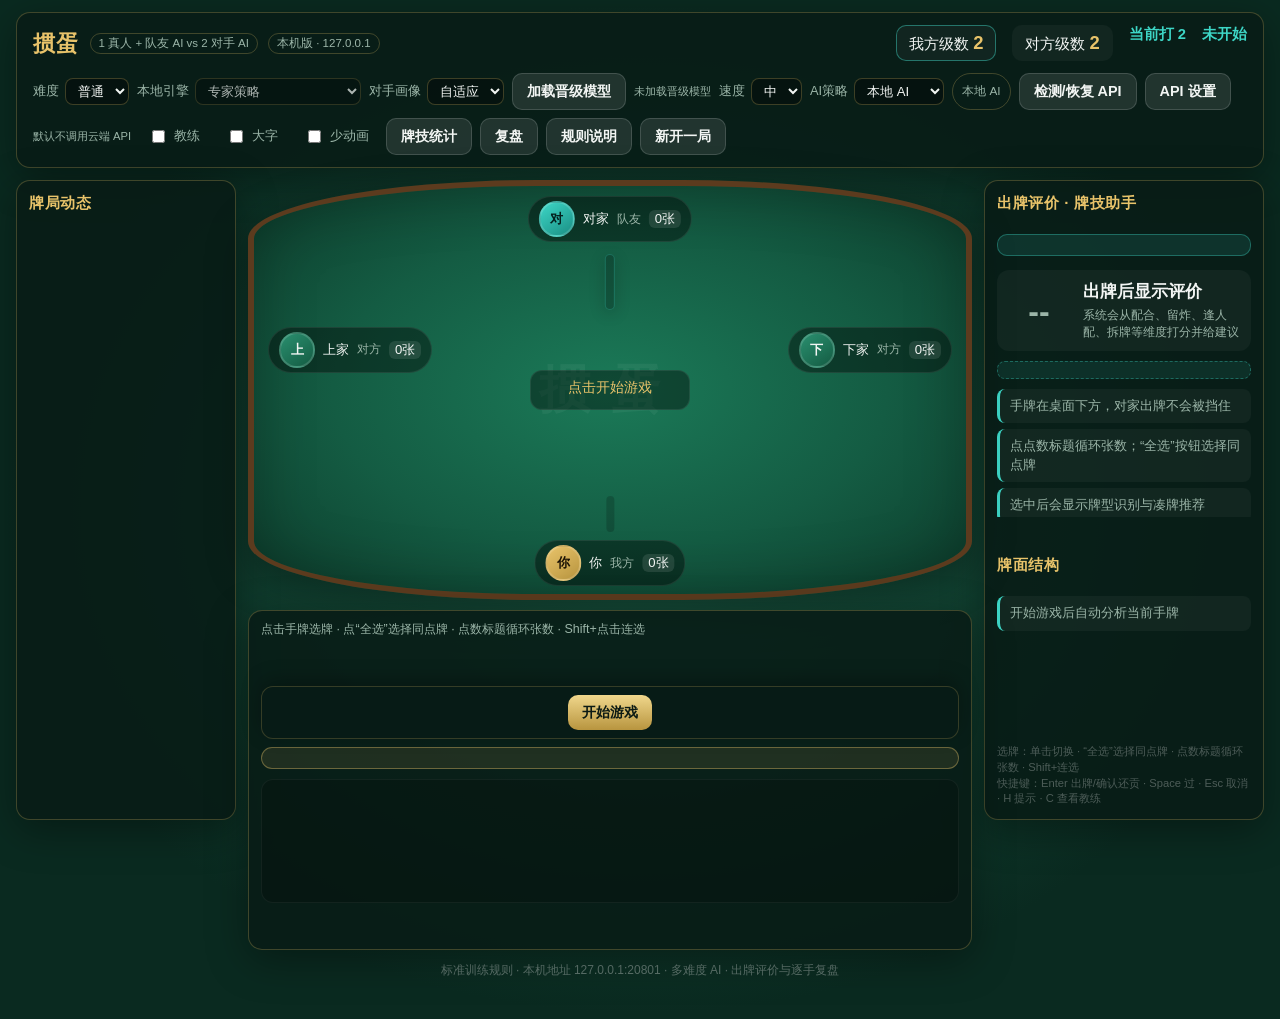
==== commit 9ddd20a4: "feat: harden release evidence and local safety" ====
--- a/index.html
+++ b/index.html
@@ -38,8 +38,17 @@
           本地引擎
           <select id="selLocalEngine" aria-label="本地AI决策引擎">
             <option value="expert" selected>专家策略</option>
-            <option value="hybrid">混合搜索（实验）</option>
-            <option value="ismcts">成对根 PIMC（实验）</option>
+            <option value="pimc-v1">PIMC（实验）</option>
+            <option value="root-pimc-v1">成对根 PIMC（实验）</option>
+            <option value="ismcts-v2">ISMCTS v2（实验）</option>
+          </select>
+        </label>
+        <label class="setting-inline" title="只使用本机公开行动；观察模式不影响决策，适应模式只在专家安全候选内作软调整">
+          对手画像
+          <select id="selOpponentModel" aria-label="对手画像模式">
+            <option value="off">关闭</option>
+            <option value="observe">仅观察</option>
+            <option value="adaptive" selected>自适应</option>
           </select>
         </label>
         <button type="button" class="secondary" id="btnValueModel" title="只加载带完整发布回执且通过500组全级牌未见种子镜像门禁的模型；实验模型仅可离线评测">加载晋级模型</button>
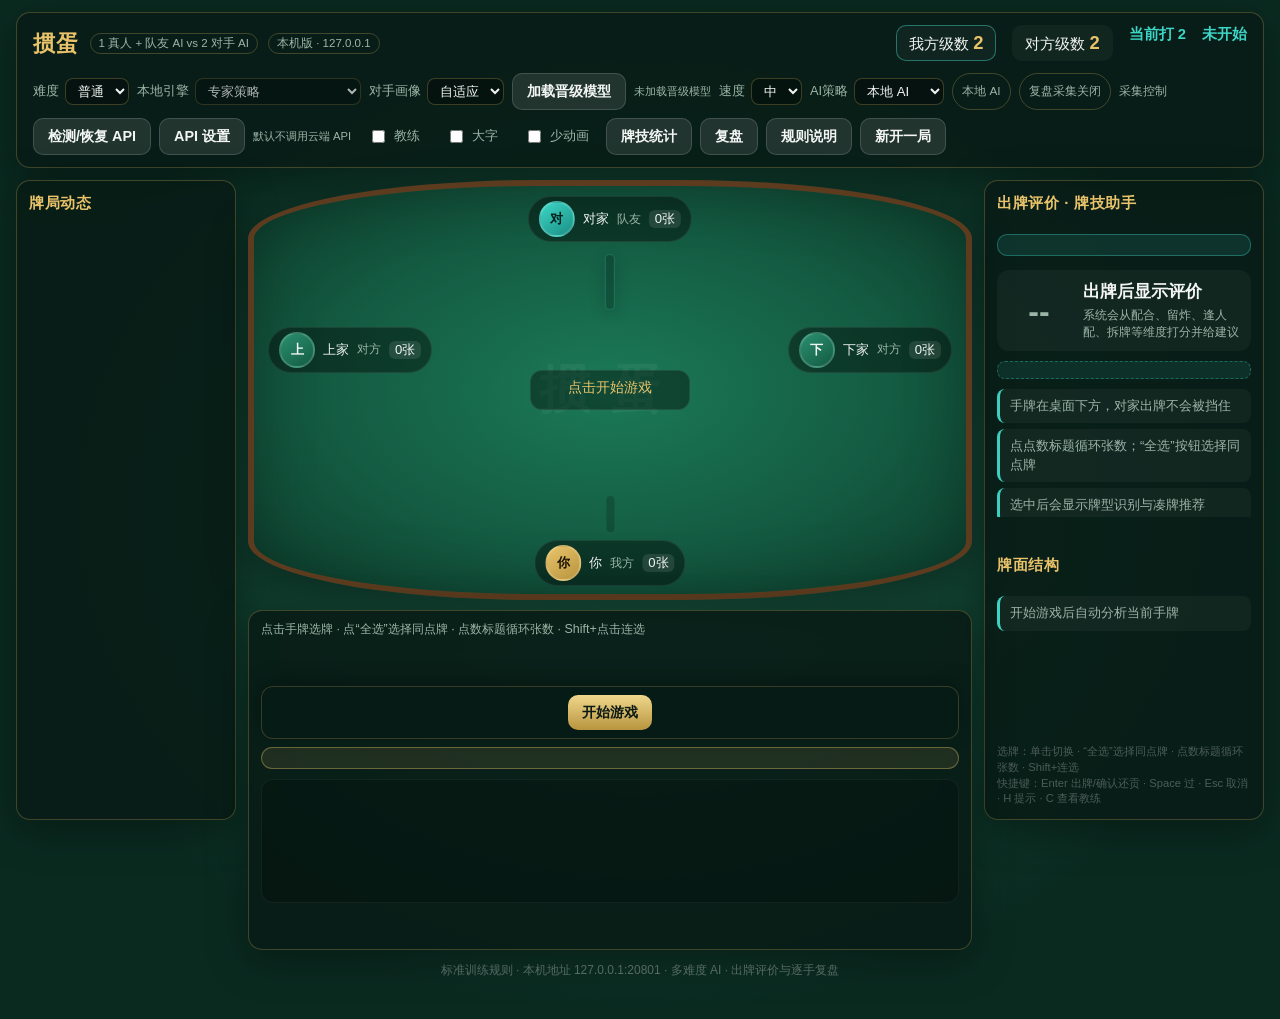
==== commit 13315503: "feat: RT-3~RT-6 replay collector, consumer, sealed training and token renewal RT-3: opt-in loopback " ====
--- a/index.html
+++ b/index.html
@@ -71,6 +71,18 @@
           </select>
         </label>
         <span id="llmStatus" class="llm-status local" role="status" aria-live="polite">本地 AI</span>
+        <span id="replayStatus" class="llm-status local" role="status" aria-live="polite">复盘采集关闭</span>
+        <details class="replay-collector" id="replayCollectorPanel">
+          <summary>采集控制</summary>
+          <div class="replay-collector-body">
+            <p id="replayCollectorDetail">实时复盘采集默认关闭。启用请用启动脚本的显式选项。</p>
+            <div class="replay-collector-actions">
+              <button type="button" class="secondary" id="btnReplayPause">暂停提交</button>
+              <button type="button" class="secondary" id="btnReplayResume">恢复提交</button>
+              <button type="button" class="secondary" id="btnReplayClear">清空待发</button>
+            </div>
+          </div>
+        </details>
         <button type="button" class="secondary" id="btnLLMCheck" title="检测本机网关，并实际验证一次云端聊天接口；成功后解除本局本地回退">检测/恢复 API</button>
         <button type="button" class="secondary" id="btnLLMConfig" title="更换云端 API 地址、模型或密钥">API 设置</button>
         <span id="llmPrompt" class="llm-prompt">默认不调用云端 API</span>
--- a/css/style.css
+++ b/css/style.css
@@ -149,6 +149,46 @@
 .llm-status.error { color: #ffb4a8; border-color: rgba(255, 107, 107, 0.6); }
 .llm-status.checking { color: var(--accent); border-color: rgba(61, 214, 198, 0.55); }
 
+.replay-collector {
+  position: relative;
+  align-self: center;
+  font-size: 0.74rem;
+}
+
+.replay-collector > summary {
+  cursor: pointer;
+  color: var(--muted);
+  list-style: none;
+}
+
+.replay-collector > summary::-webkit-details-marker { display: none; }
+
+.replay-collector-body {
+  position: absolute;
+  right: 0;
+  z-index: 8;
+  width: min(360px, 86vw);
+  margin-top: 6px;
+  padding: 10px 12px;
+  border: 1px solid var(--panel-border);
+  border-radius: 10px;
+  background: var(--panel);
+  box-shadow: var(--shadow);
+}
+
+.replay-collector-body p {
+  margin: 0 0 8px;
+  color: var(--muted);
+  white-space: normal;
+  line-height: 1.4;
+}
+
+.replay-collector-actions {
+  display: flex;
+  flex-wrap: wrap;
+  gap: 6px;
+}
+
 .llm-prompt {
   align-self: center;
   max-width: 270px;
